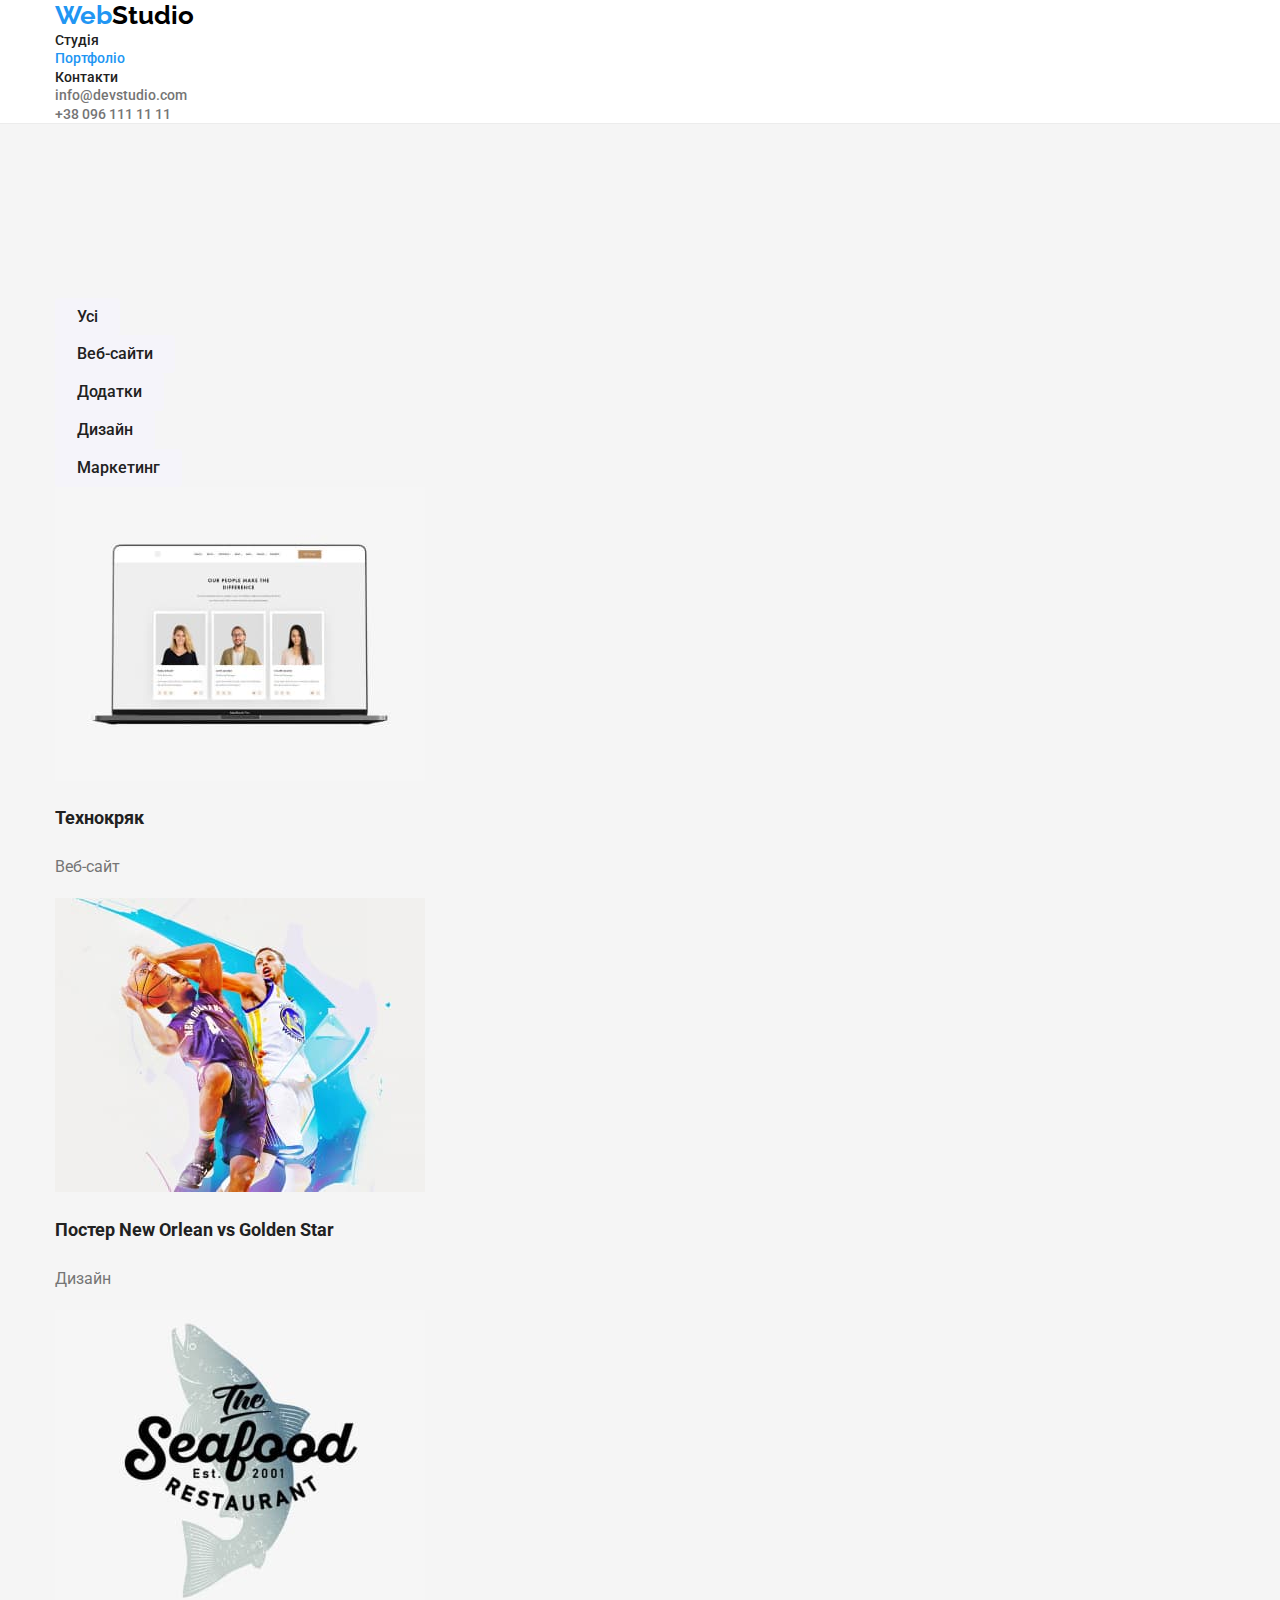
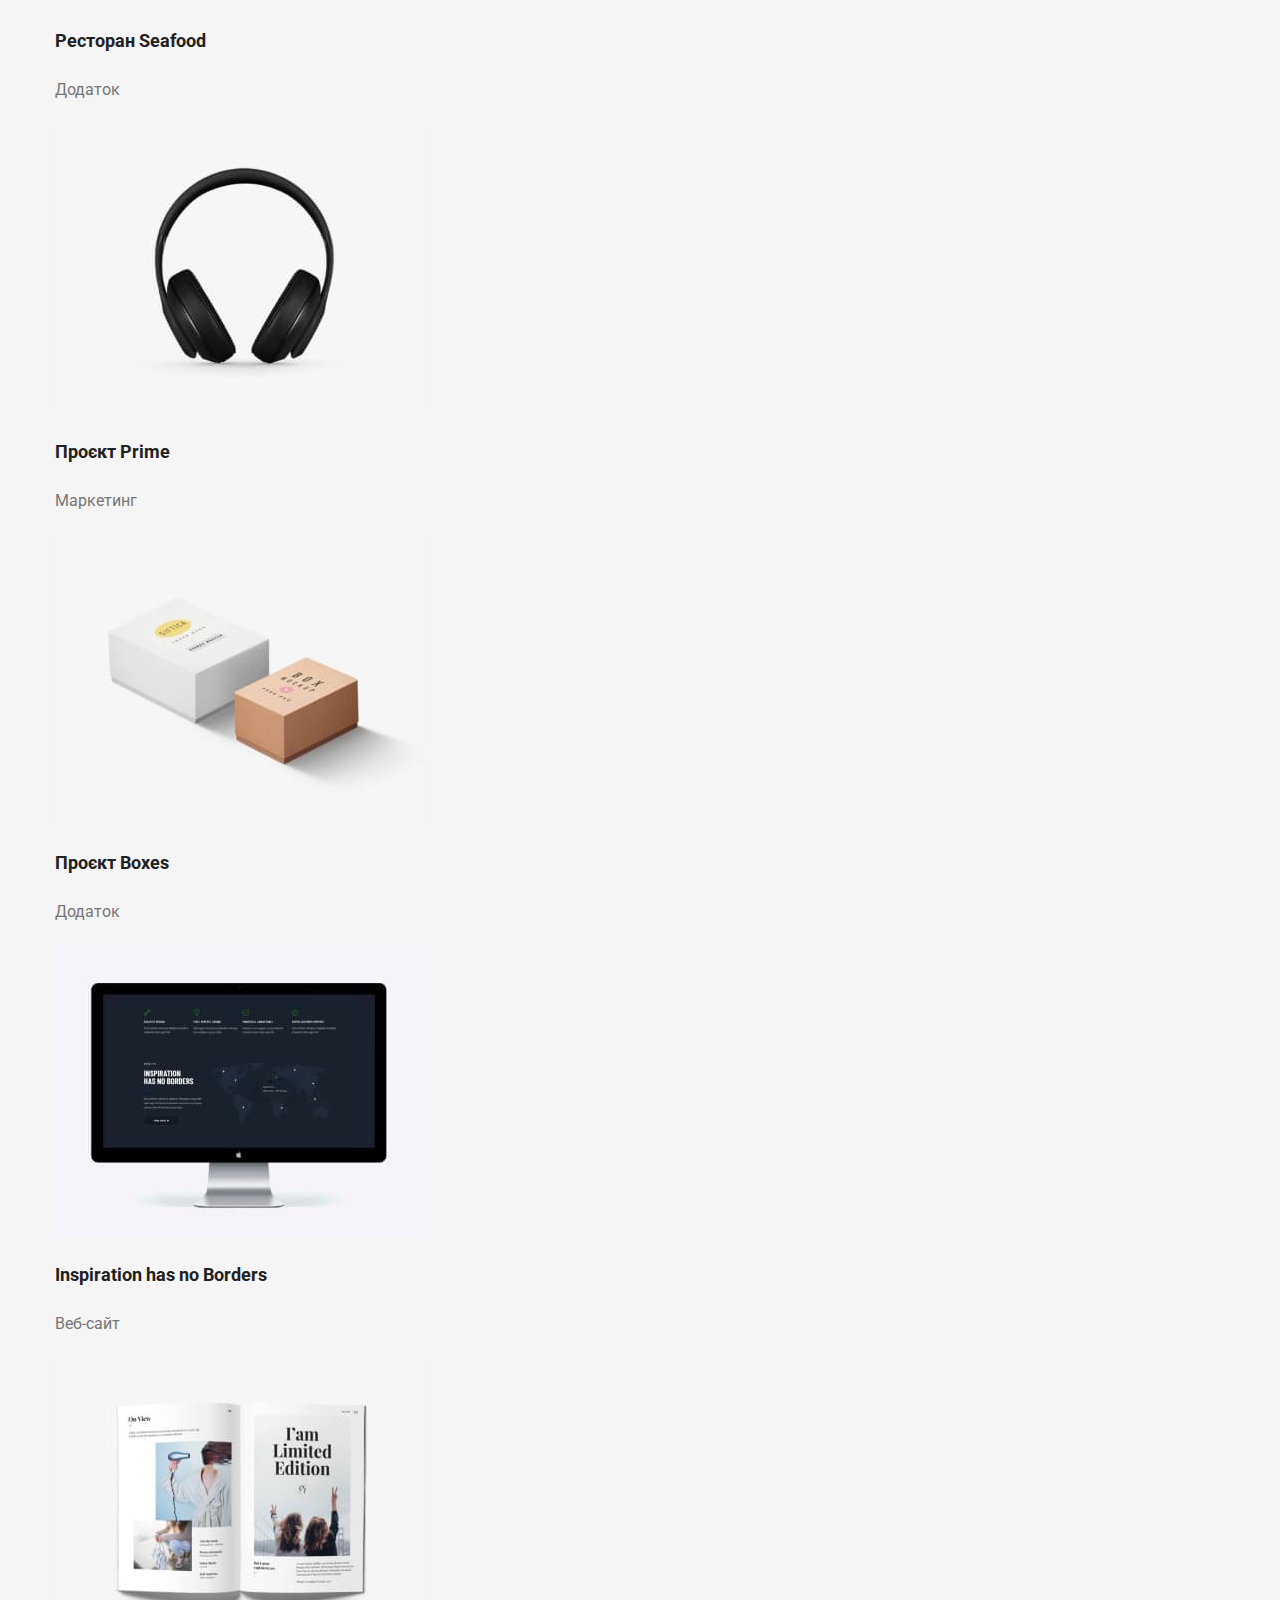
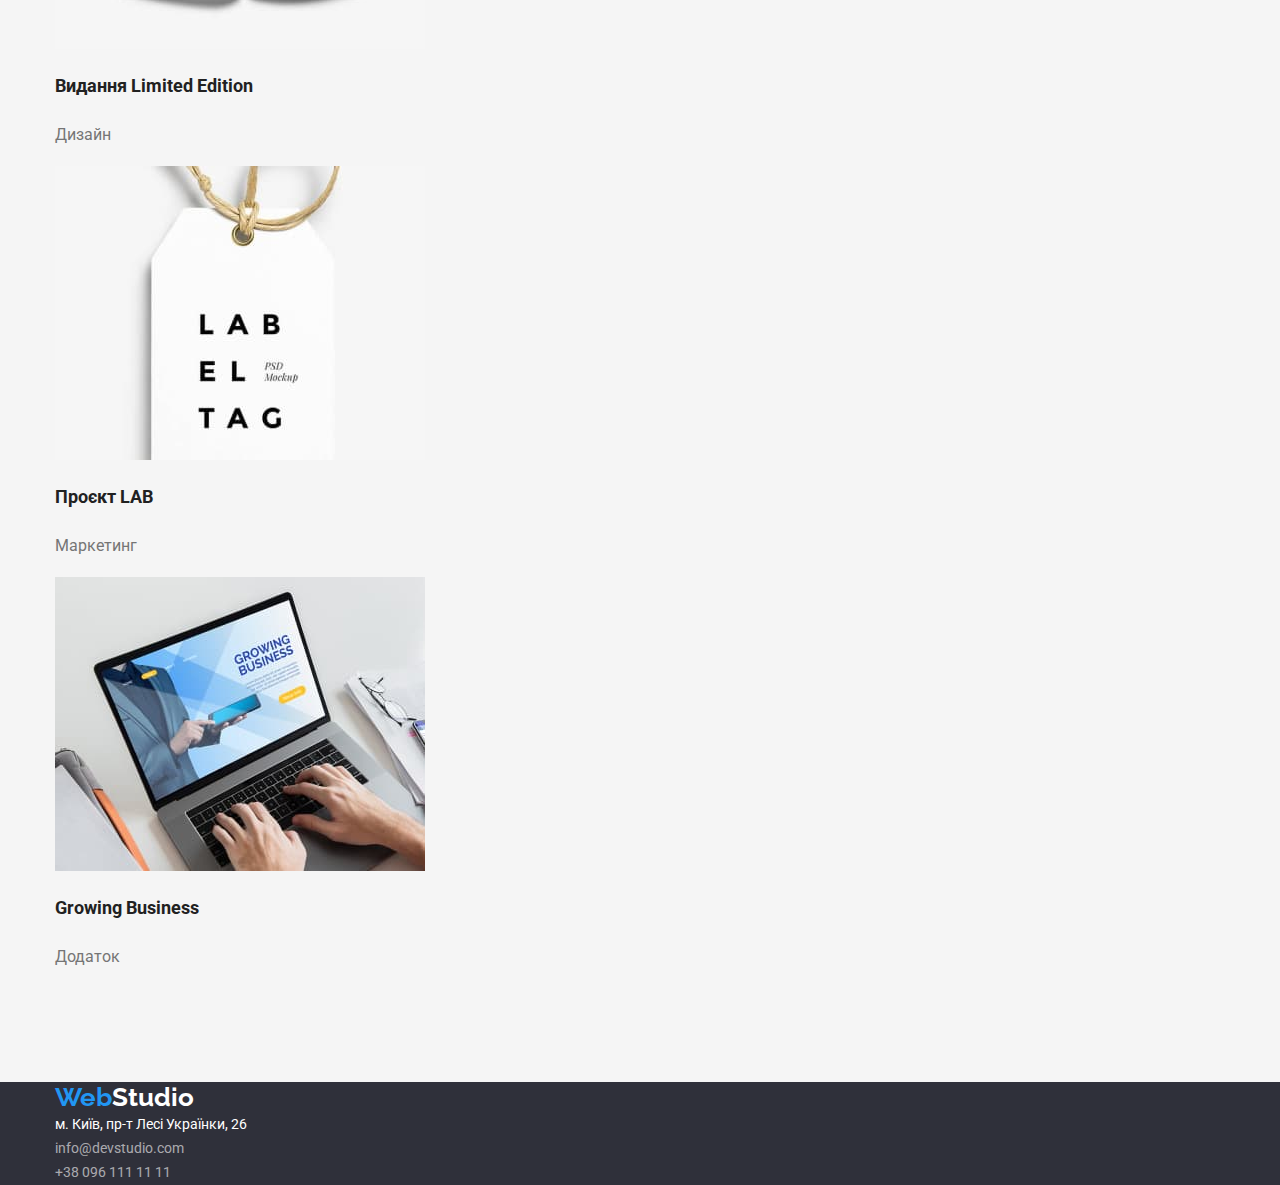
==== portfolio.html @ e4979339 "geometry" ====
<!DOCTYPE html>
<html lang="uk">
  <head>
    <meta charset="UTF-8" />
    <meta http-equiv="X-UA-Compatible" content="IE=edge" />
    <meta name="viewport" content="width=device-width, initial-scale=1.0" />
    <title>Портфоліо</title>
    <link rel="preconnect" href="https://fonts.googleapis.com" />
    <link rel="preconnect" href="https://fonts.gstatic.com" crossorigin />
    <link
      href="https://fonts.googleapis.com/css2?family=Raleway:wght@700&family=Roboto:wght@400;500;700;900&display=swap"
      rel="stylesheet"
    />
    <link
      rel="stylesheet"
      href="https://cdnjs.cloudflare.com/ajax/libs/modern-normalize/1.1.0/modern-normalize.min.css"
    />
    <link rel="stylesheet" href="./css/styles.css" />
  </head>
  <body>
    <!-- Header -->
    <header class="page-header">
      <div class="container">
        <nav>
          <a href="#" class="logo">Web<span class="slogan">Studio</span></a>
          <ul class="site-nav list">
            <li>
              <a href="./index.html" class="link">Студія</a>
            </li>
            <li>
              <a href="#" class="link-ttl">Портфоліо</a>
            </li>
            <li>
              <a href="#" class="link">Контакти</a>
            </li>
          </ul>
        </nav>
        <ul class="auth-nav list">
          <li>
            <a href="mailto:info@devstudio.com" class="copy"
              >info@devstudio.com</a
            >
          </li>
          <li>
            <a href="tel:+380961111111" class="copy">+38 096 111 11 11</a>
          </li>
        </ul>
      </div>
    </header>
    <main>
      <!-- Portfolio Section -->
      <section class="section">
        <div class="container">
          <h1 class="visually-hidden">Проекти</h1>
          <ul class="column list">
            <li><button type="button" class="click">Усі</button></li>
            <li><button type="button" class="click">Веб-сайти</button></li>
            <li><button type="button" class="click">Додатки</button></li>
            <li><button type="button" class="click">Дизайн</button></li>
            <li><button type="button" class="click">Маркетинг</button></li>
          </ul>
          <ul class="project list">
            <li>
              <a href="" class="visit"
                ><img src="./images/img8.jpg" alt="Ноутбук" width="370" />
                <h2 class="project-ttl">Технокряк</h2>
                <p class="project-list">Веб-сайт</p></a
              >
            </li>
            <li>
              <a href="" class="visit"
                ><img
                  src="./images/img9.jpg"
                  alt="Гравці в баскетбол"
                  width="370"
                />
                <h2 class="project-ttl">Постер New Orlean vs Golden Star</h2>
                <p class="project-list">Дизайн</p></a
              >
            </li>
            <li>
              <a href="" class="visit"
                ><img
                  src="./images/img10.jpg"
                  alt="Логотип ресторану"
                  width="370"
                />
                <h2 class="project-ttl">Ресторан Seafood</h2>
                <p class="project-list">Додаток</p></a
              >
            </li>
            <li>
              <a href="" class="visit"
                ><img src="./images/img11.jpg" alt="Навушники" width="370" />
                <h2 class="project-ttl">Проєкт Prime</h2>
                <p class="project-list">Маркетинг</p></a
              >
            </li>
            <li>
              <a href="" class="visit"
                ><img src="./images/img12.jpg" alt="Коробки" width="370" />
                <h2 class="project-ttl">Проєкт Boxes</h2>
                <p class="project-list">Додаток</p></a
              >
            </li>
            <li>
              <a href="" class="visit"
                ><img src="./images/img13.jpg" alt="Моноблок" width="370" />
                <h2 class="project-ttl" lang="en">
                  Inspiration has no Borders
                </h2>
                <p class="project-list">Веб-сайт</p></a
              >
            </li>
            <li>
              <a href="" class="visit"
                ><img src="./images/img14.jpg" alt="Журнал" width="370" />
                <h2 class="project-ttl">Видання Limited Edition</h2>
                <p class="project-list">Дизайн</p></a
              >
            </li>
            <li>
              <a href="" class="visit"
                ><img src="./images/img15.jpg" alt="Візитка" width="370" />
                <h2 class="project-ttl">Проєкт LAB</h2>
                <p class="project-list">Маркетинг</p></a
              >
            </li>
            <li>
              <a href="" class="visit"
                ><img src="./images/img16.jpg" alt="Ноутбук" width="370" />
                <h2 class="project-ttl" lang="en">Growing Business</h2>
                <p class="project-list">Додаток</p></a
              >
            </li>
          </ul>
        </div>
      </section>
    </main>
    <!-- Footer -->
    <footer class="footer">
      <div class="container">
        <a href="#" class="logo">Web<span class="caption">Studio</span></a>
        <address>
          <ul class="content list">
            <li>
              <a
                href="https://goo.gl/maps/CPtrU1FHBa2aNyZL9"
                target="_blank"
                rel="noopener noreferrer"
                class="text"
              >
                м. Київ, пр-т Лесі Українки, 26
              </a>
            </li>
            <li>
              <a href="mailto:info@devstudio.com" class="copyright"
                >info@devstudio.com</a
              >
            </li>
            <li>
              <a href="tel:+380961111111" class="copyright"
                >+38 096 111 11 11</a
              >
            </li>
          </ul>
        </address>
      </div>
    </footer>
  </body>
</html>
---- css/styles.css ----
/* Root */

:root {
--logo-color:#2196F3;
--logo-secondary-color:#188CE8;
--black-color:#000000;
--brand-color: #F5F5F5;
--nav-color:#FFFFFF;
--headfoot-color:#2F303A;
--fsection-color:#F5F4FA;

--main-font-color:#212121;
--second-font-color:#757575;

--border-color:#ECECEC;
}

                                      /* Body */
 
body{
  color: var(--main-font-color);
  background-color: var(--brand-color);
  font-family: 'Roboto', sans-serif;
}

.list{
  padding: 0;
  margin: 0;
  list-style: none;
}


                                      /* Container, Section */

.container {
  width: 1200px;
  margin: 0 auto;
  padding-left: 15px;
  padding-right: 15px;
}

.section{
  padding-top: 94px;
  padding-bottom: 94px;
}

                                      /*  Header*/


.page-header {
  background-color: var(--nav-color);
  border-bottom: 1px solid var(--border-color);
}

.logo {
    color: var(--logo-color);
    text-decoration: none;
    font-family: 'Raleway', sans-serif;
    font-size: 26px;
    font-weight: 700;
    line-height: 1.19;
  }

.slogan {
  color: var(--black-color);
}

.site-nav .link:hover,
.site-nav .link:focus {
  color: var(--logo-color);
}

.link-ttl {
  color: var(--logo-color);
  text-decoration: none;
  font-size: 14px;
  font-weight: 500;
  line-height: 1.14;
}

.link {
  color: var(--main-font-color);
  text-decoration: none;
  font-size: 14px;
  font-weight: 500;
  line-height: 1.14;
}

.auth-nav .copy:hover,
.auth-nav .copy:focus {
  color: var(--logo-color);
}

.copy {
  color: var(--second-font-color);
  text-decoration: none;
  font-size: 14px;
  font-weight: 500;
  line-height: 1.14;
  ;
}

                                   /* Hero */

.section.hero{
text-align: center;
}

.hero {
  background-color: var(--headfoot-color);
}

.heading {
  color: var(--nav-color);
  font-size: 44px;
  font-weight: 900;
  line-height: 1.36;
  text-transform: uppercase;

  margin-top: 0;
  margin-bottom: 40px;
}

.btn {
  padding: 10px 32px;
  min-width: 216px;

  background-color: var(--logo-secondary-color);
  color: var(--nav-color);
  box-shadow: 0px 4px 4px rgba(0, 0, 0, 0.15);
  border-radius: 4px;
  border: none;

  font-size: 16px;
  font-weight: 700;
  line-height: 1.87;
  cursor: pointer;
}

.btn:hover,
.btn:focus{
  background-color: var(--logo-color);
}

                                  /* One Section */

.visually-hidden {
  transform: scale(0);
}

.post-title {
  color: var(--main-font-color);
  font-size: 14px;
  font-weight: 700;
  line-height: 1.14;
  text-transform: uppercase;
}

.post-text {
  color: var(--second-font-color);
  font-size: 14px;
  line-height: 1.71;
}

                                  /* Two Section */

.section-title {
  font-size: 36px;
  font-weight: 700;
  line-height: 1.16;
  text-align: center;
}

                                 /* Three Section */

.team {
  background-color: var(--fsection-color);
}

.list-ttl li {
  background-color: var(--nav-color);
}

.team-title {
  color: var(--main-font-color);
  font-weight: 500;
  font-size: 16px;
  line-height: 1.18;
}

.team-sub {
  color: var(--second-font-color);
  font-size: 16px;
  line-height: 1.18;
}

                                    /* Footer */

.footer {
  background-color: var(--headfoot-color);
}

.caption{
  color: var(--nav-color);
}

.text {
  color: var(--nav-color);
  text-decoration: none;
  font-style: normal;
  font-size: 14px;
  line-height: 1.7;
}

.text:hover,
.text:focus {
  color: var(--logo-color);
}

.copyright {
  color: rgba(255, 255, 255, 0.6);
  text-decoration: none;
  font-style: normal;
  font-size: 14px;
  line-height: 1.7;
}

.copyright:hover,
.copyright:focus {
  color: var(--logo-color);
}

                                    /* Portfolio Section */

.click {
  color: var(--main-font-color);
  background-color: var(--fsection-color);
  border-radius: 4px;
  border: none;
  
 
  font-family: inherit;
  font-size: 16px;
  font-weight: 500;
  line-height: 1.62;
  cursor: pointer;

  padding: 6px 22px;
}

.click:hover,
.click:focus {
  background-color: var(--logo-color);
  color: var(--nav-color);
  box-shadow: 0px 3px 1px rgba(0, 0, 0, 0.1), 
              0px 1px 2px rgba(0, 0, 0, 0.08),
             0px 2px 2px rgba(0, 0, 0, 0.12);
}

.project .visit {
  text-decoration: none;
}

.project-ttl {
  color: var(--main-font-color);
  font-size: 18px;
  font-weight: 700;
  line-height: 2;
}

.project-list {
  color: var(--second-font-color);
  font-size: 16px;
  line-height: 1.87;
}
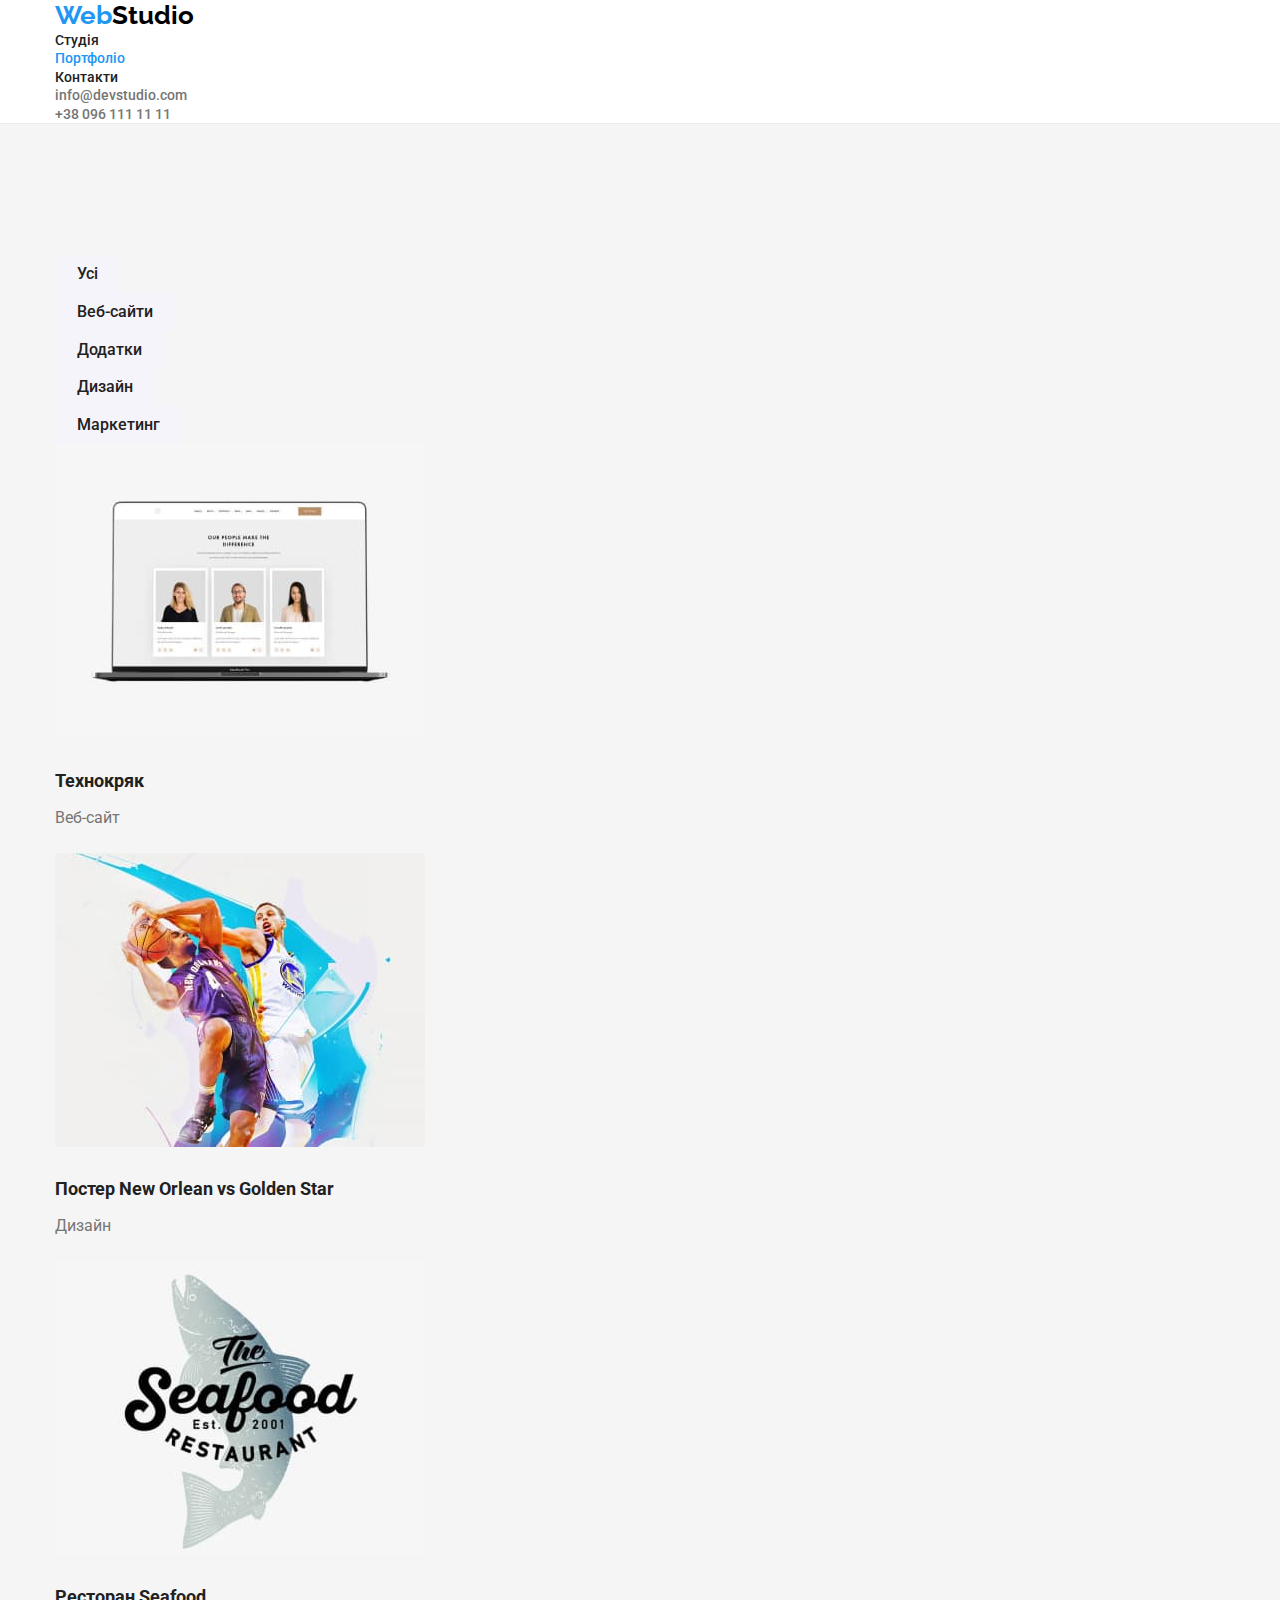
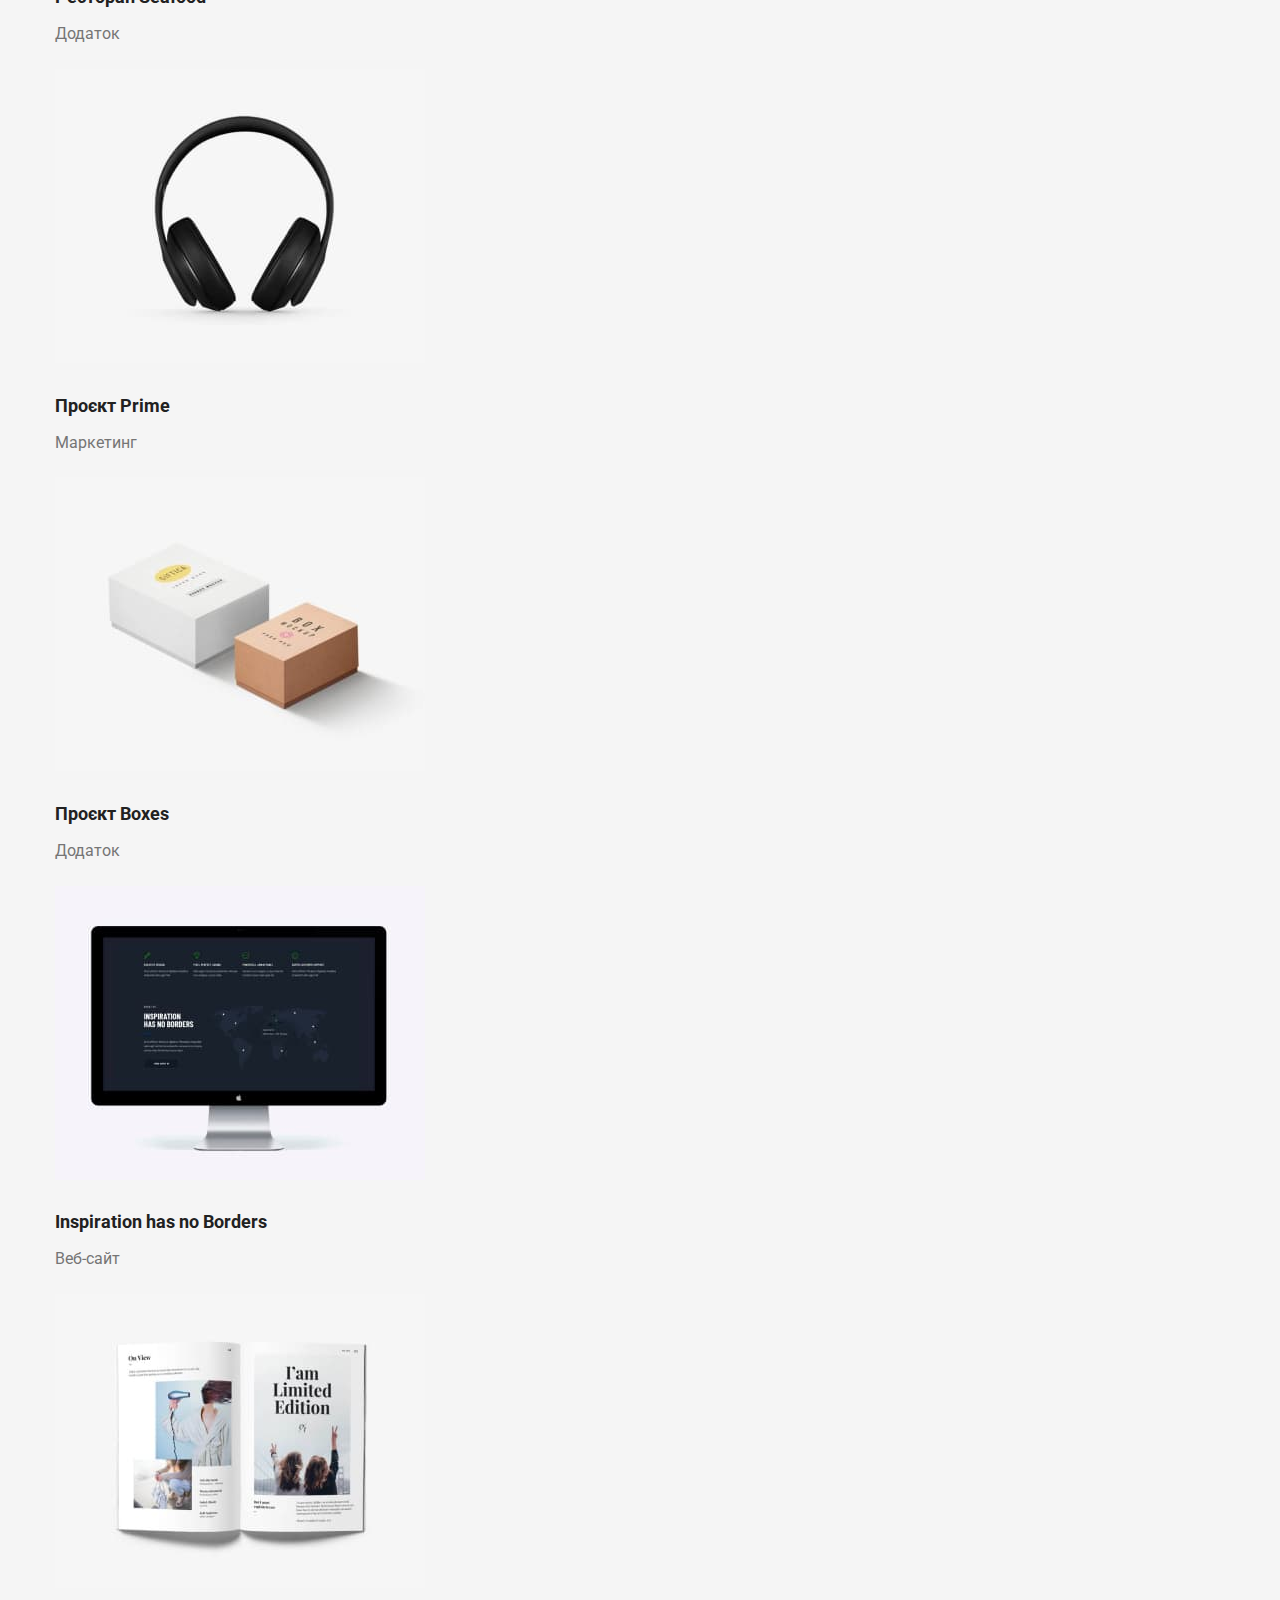
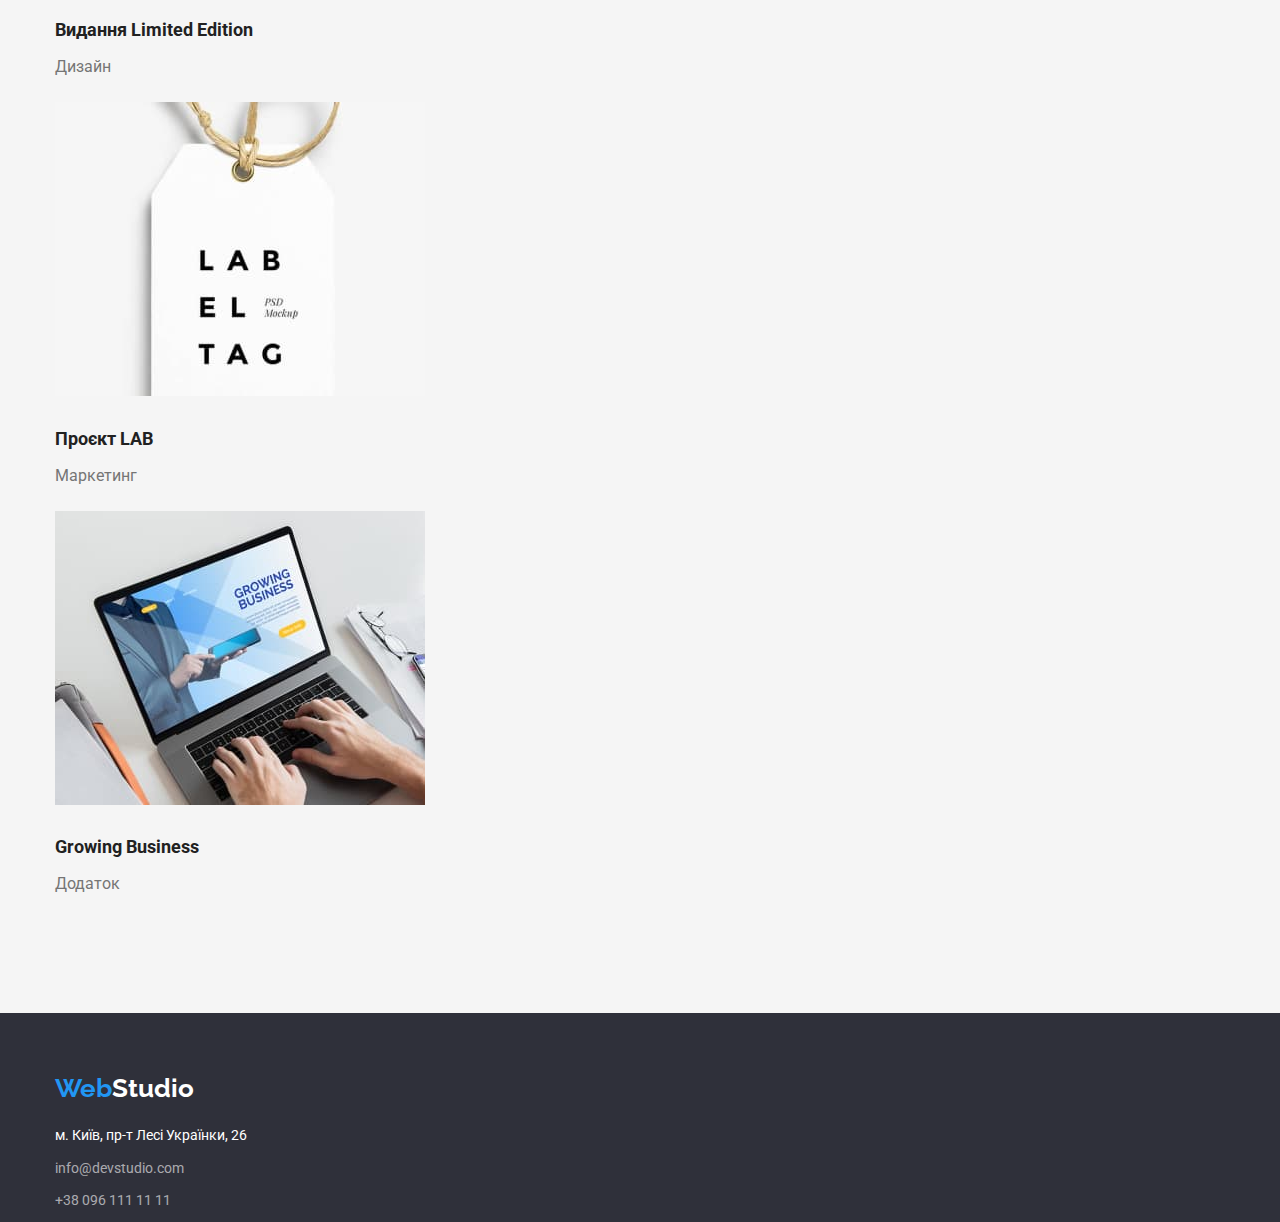
==== commit 9193cef4: "geometry" ====
--- a/portfolio.html
+++ b/portfolio.html
@@ -22,7 +22,9 @@
     <header class="page-header">
       <div class="container">
         <nav>
-          <a href="#" class="logo">Web<span class="slogan">Studio</span></a>
+          <a href="#" class="logo primary"
+            >Web<span class="slogan">Studio</span></a
+          >
           <ul class="site-nav list">
             <li>
               <a href="./index.html" class="link">Студія</a>
@@ -62,7 +64,12 @@
           <ul class="project list">
             <li>
               <a href="" class="visit"
-                ><img src="./images/img8.jpg" alt="Ноутбук" width="370" />
+                ><img
+                  src="./images/img8.jpg"
+                  alt="Ноутбук"
+                  width="370"
+                  class="image"
+                />
                 <h2 class="project-ttl">Технокряк</h2>
                 <p class="project-list">Веб-сайт</p></a
               >
@@ -73,6 +80,7 @@
                   src="./images/img9.jpg"
                   alt="Гравці в баскетбол"
                   width="370"
+                  class="image"
                 />
                 <h2 class="project-ttl">Постер New Orlean vs Golden Star</h2>
                 <p class="project-list">Дизайн</p></a
@@ -84,6 +92,7 @@
                   src="./images/img10.jpg"
                   alt="Логотип ресторану"
                   width="370"
+                  class="image"
                 />
                 <h2 class="project-ttl">Ресторан Seafood</h2>
                 <p class="project-list">Додаток</p></a
@@ -91,21 +100,36 @@
             </li>
             <li>
               <a href="" class="visit"
-                ><img src="./images/img11.jpg" alt="Навушники" width="370" />
+                ><img
+                  src="./images/img11.jpg"
+                  alt="Навушники"
+                  width="370"
+                  class="image"
+                />
                 <h2 class="project-ttl">Проєкт Prime</h2>
                 <p class="project-list">Маркетинг</p></a
               >
             </li>
             <li>
               <a href="" class="visit"
-                ><img src="./images/img12.jpg" alt="Коробки" width="370" />
+                ><img
+                  src="./images/img12.jpg"
+                  alt="Коробки"
+                  width="370"
+                  class="image"
+                />
                 <h2 class="project-ttl">Проєкт Boxes</h2>
                 <p class="project-list">Додаток</p></a
               >
             </li>
             <li>
               <a href="" class="visit"
-                ><img src="./images/img13.jpg" alt="Моноблок" width="370" />
+                ><img
+                  src="./images/img13.jpg"
+                  alt="Моноблок"
+                  width="370"
+                  class="image"
+                />
                 <h2 class="project-ttl" lang="en">
                   Inspiration has no Borders
                 </h2>
@@ -114,21 +138,36 @@
             </li>
             <li>
               <a href="" class="visit"
-                ><img src="./images/img14.jpg" alt="Журнал" width="370" />
+                ><img
+                  src="./images/img14.jpg"
+                  alt="Журнал"
+                  width="370"
+                  class="image"
+                />
                 <h2 class="project-ttl">Видання Limited Edition</h2>
                 <p class="project-list">Дизайн</p></a
               >
             </li>
             <li>
               <a href="" class="visit"
-                ><img src="./images/img15.jpg" alt="Візитка" width="370" />
+                ><img
+                  src="./images/img15.jpg"
+                  alt="Візитка"
+                  width="370"
+                  class="image"
+                />
                 <h2 class="project-ttl">Проєкт LAB</h2>
                 <p class="project-list">Маркетинг</p></a
               >
             </li>
             <li>
               <a href="" class="visit"
-                ><img src="./images/img16.jpg" alt="Ноутбук" width="370" />
+                ><img
+                  src="./images/img16.jpg"
+                  alt="Ноутбук"
+                  width="370"
+                  class="image"
+                />
                 <h2 class="project-ttl" lang="en">Growing Business</h2>
                 <p class="project-list">Додаток</p></a
               >
@@ -140,7 +179,9 @@
     <!-- Footer -->
     <footer class="footer">
       <div class="container">
-        <a href="#" class="logo">Web<span class="caption">Studio</span></a>
+        <a href="#" class="logo secondary"
+          >Web<span class="caption">Studio</span></a
+        >
         <address>
           <ul class="content list">
             <li>
--- a/css/styles.css
+++ b/css/styles.css
@@ -29,6 +29,17 @@
   list-style: none;
 }
 
+h1,
+h2,
+h3,
+h4,
+h5,
+h6,
+p{
+  margin-top: 0;
+  margin-bottom: 0;
+}
+
 
                                       /* Container, Section */
 
@@ -42,6 +53,10 @@
 .section{
   padding-top: 94px;
   padding-bottom: 94px;
+}
+
+.section.features{
+  padding-bottom: 0;
 }
 
                                       /*  Header*/
@@ -169,6 +184,8 @@
   font-weight: 700;
   line-height: 1.16;
   text-align: center;
+
+  margin-bottom: 50px;
 }
 
                                  /* Three Section */
@@ -186,15 +203,29 @@
   font-weight: 500;
   font-size: 16px;
   line-height: 1.18;
+
+  margin-bottom: 10px;
 }
 
 .team-sub {
   color: var(--second-font-color);
   font-size: 16px;
   line-height: 1.18;
+
+  padding-bottom: 30px;
+}
+
+.img{
+  margin-bottom: 30px;
 }
 
                                     /* Footer */
+
+.logo.secondary{
+  display: inline-block;
+  padding-top: 60px;
+  margin-bottom: 20px;
+}
 
 .footer {
   background-color: var(--headfoot-color);
@@ -210,6 +241,9 @@
   font-style: normal;
   font-size: 14px;
   line-height: 1.7;
+
+  display: inline-block;
+  margin-bottom: 9px;
 }
 
 .text:hover,
@@ -223,6 +257,9 @@
   font-style: normal;
   font-size: 14px;
   line-height: 1.7;
+
+  display: inline-block;
+  margin-bottom: 9px;
 }
 
 .copyright:hover,
@@ -266,46 +303,58 @@
   font-size: 18px;
   font-weight: 700;
   line-height: 2;
+
+  margin-top: 0;
+  margin-bottom: 0;
+  padding-bottom: 4px;
 }
 
 .project-list {
   color: var(--second-font-color);
   font-size: 16px;
   line-height: 1.87;
-}
-
-
-
-
-
-
-
-
-
-
-
-
-
-
-
-
-
-
-
-
-
-
-
-
-
-
-
-
-
-
-
-
-
-
-
-
+
+  margin-top: 0;
+  margin-bottom: 0;
+  padding-bottom: 20px;
+}
+
+.image{
+  padding-bottom: 20px;
+}
+
+
+
+
+
+
+
+
+
+
+
+
+
+
+
+
+
+
+
+
+
+
+
+
+
+
+
+
+
+
+
+
+
+
+
+
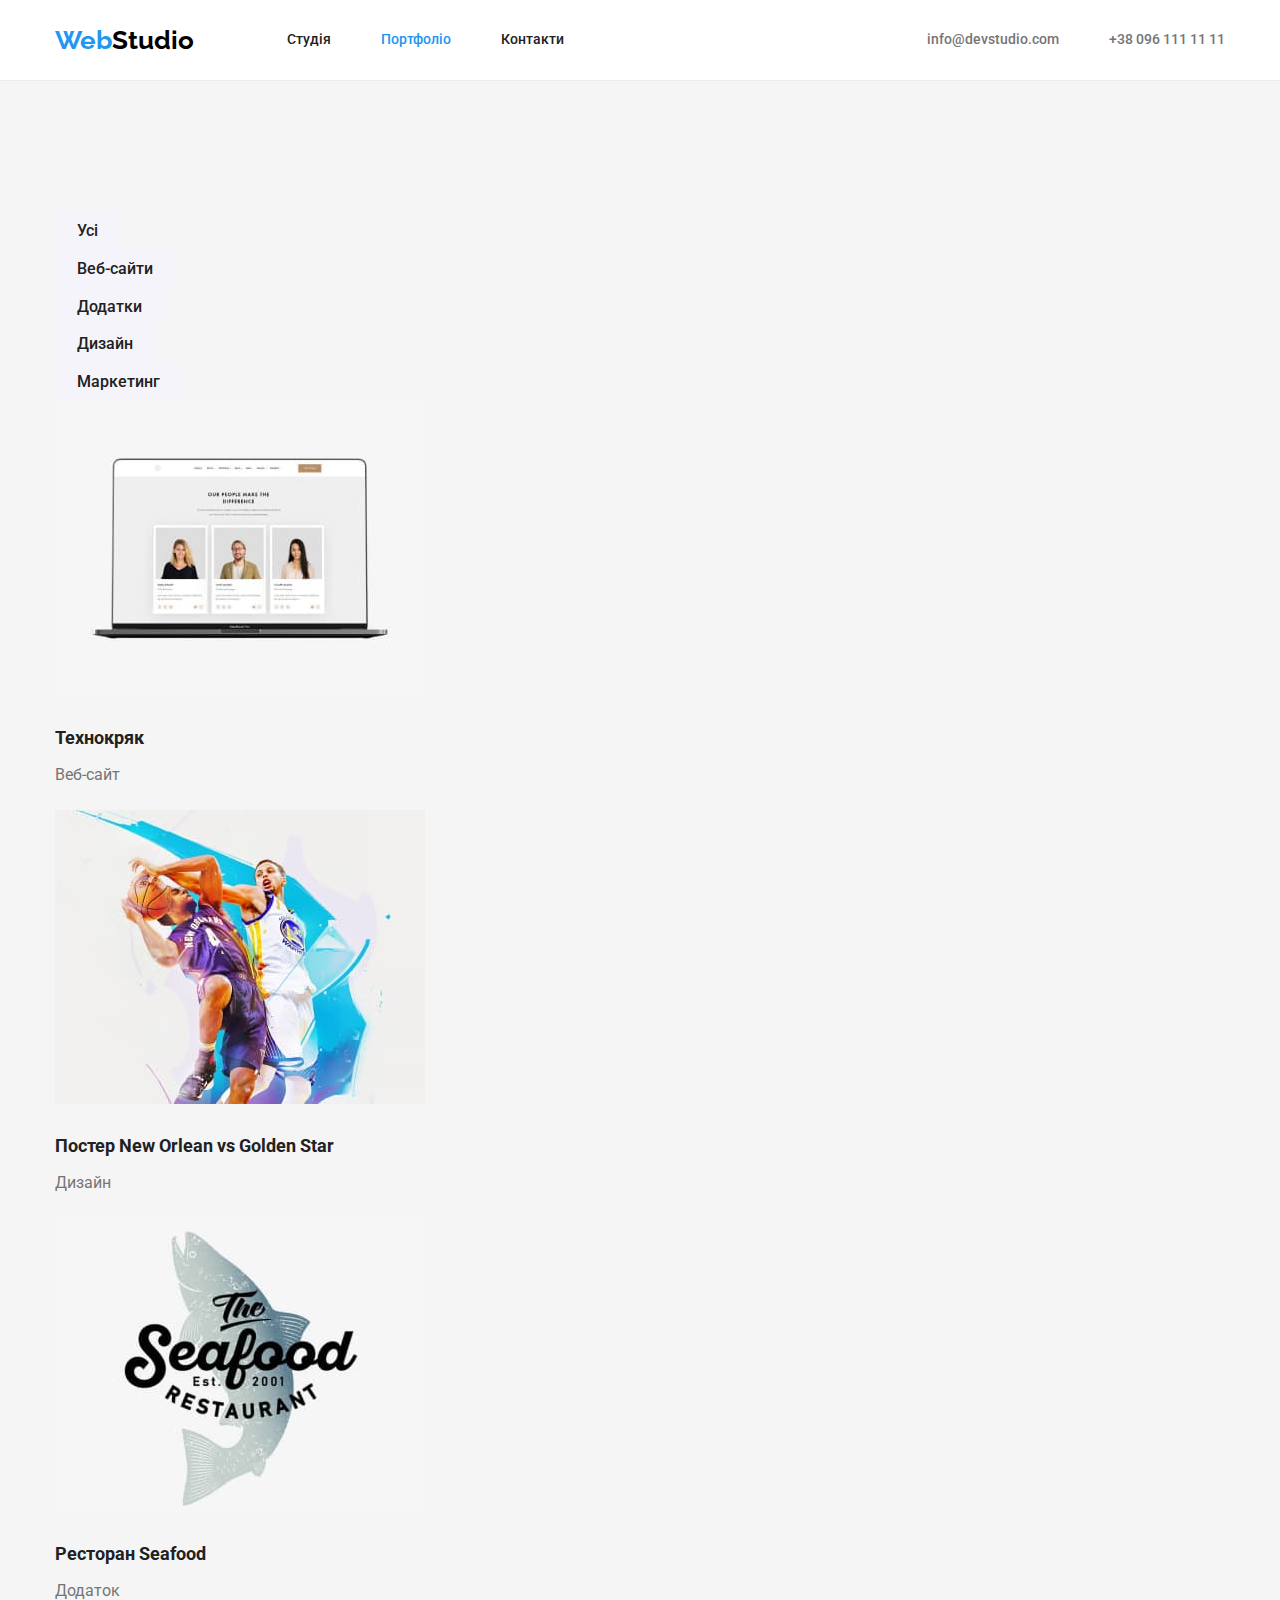
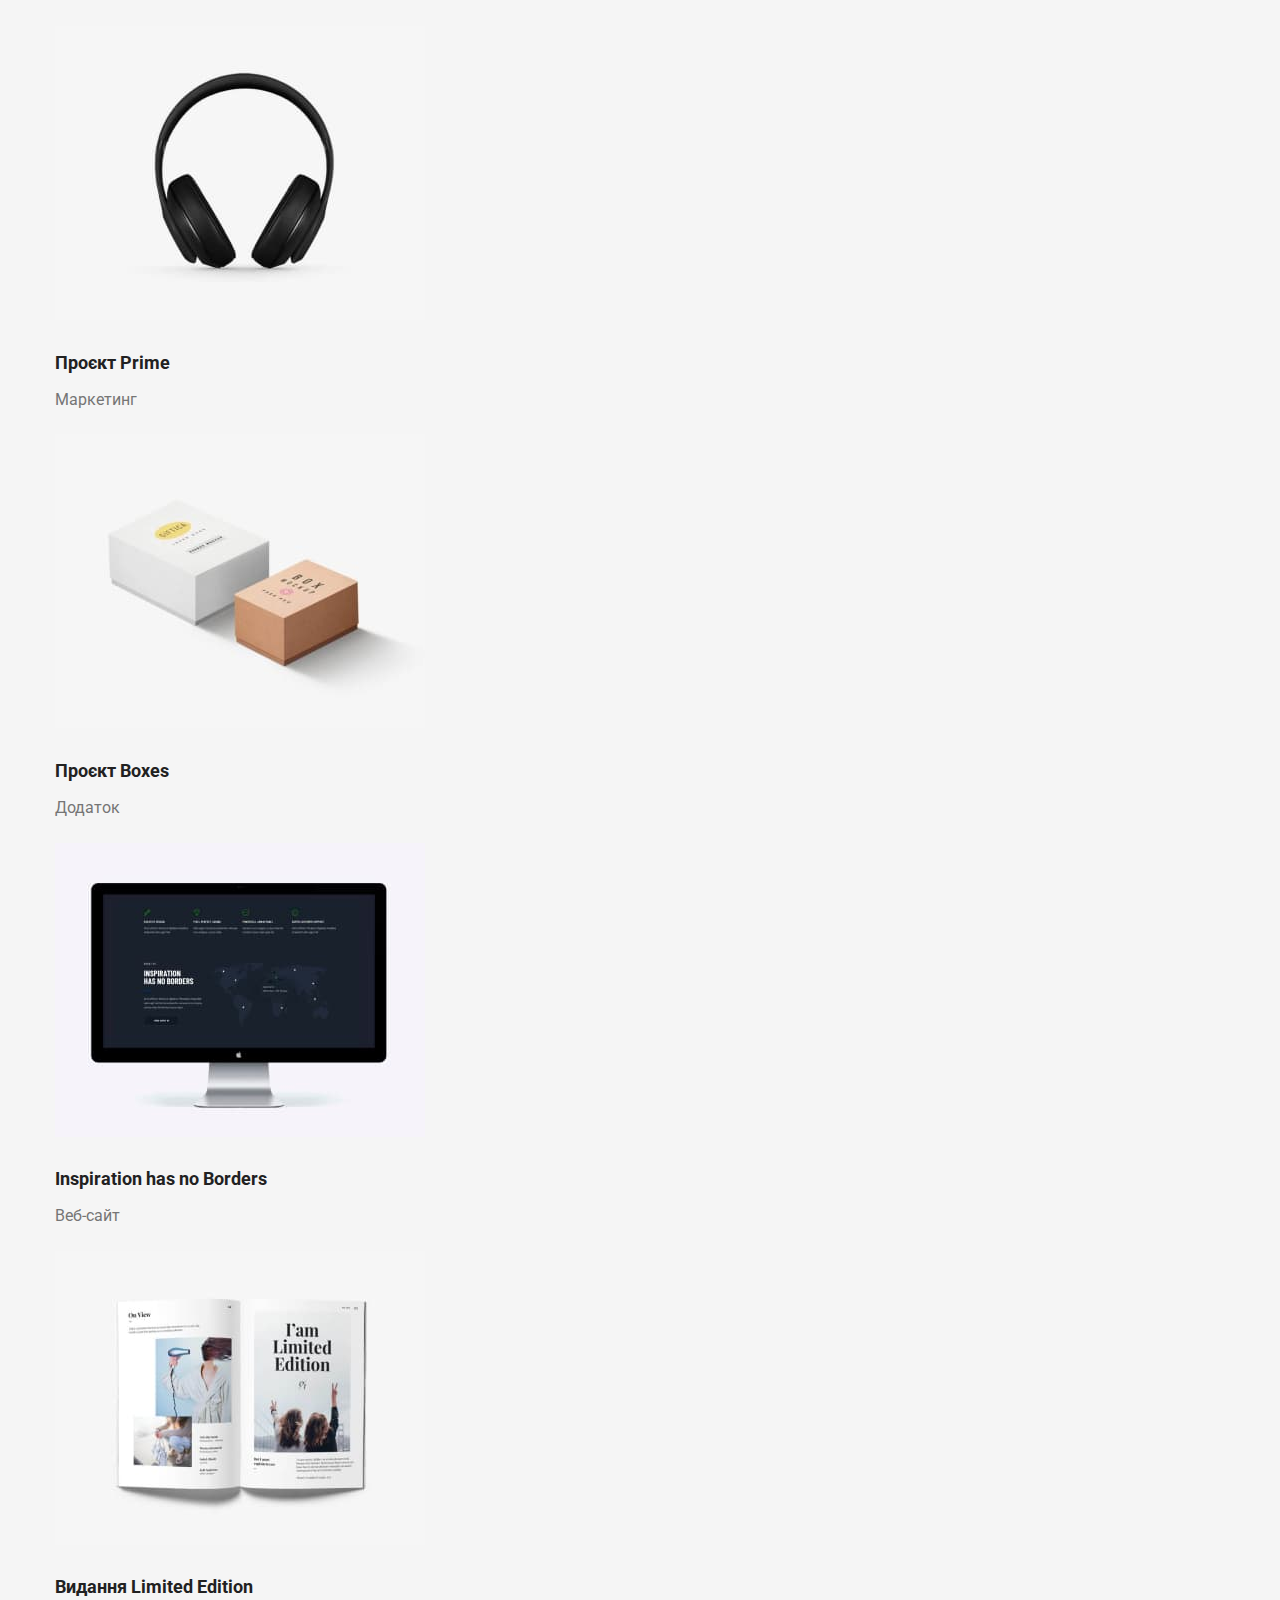
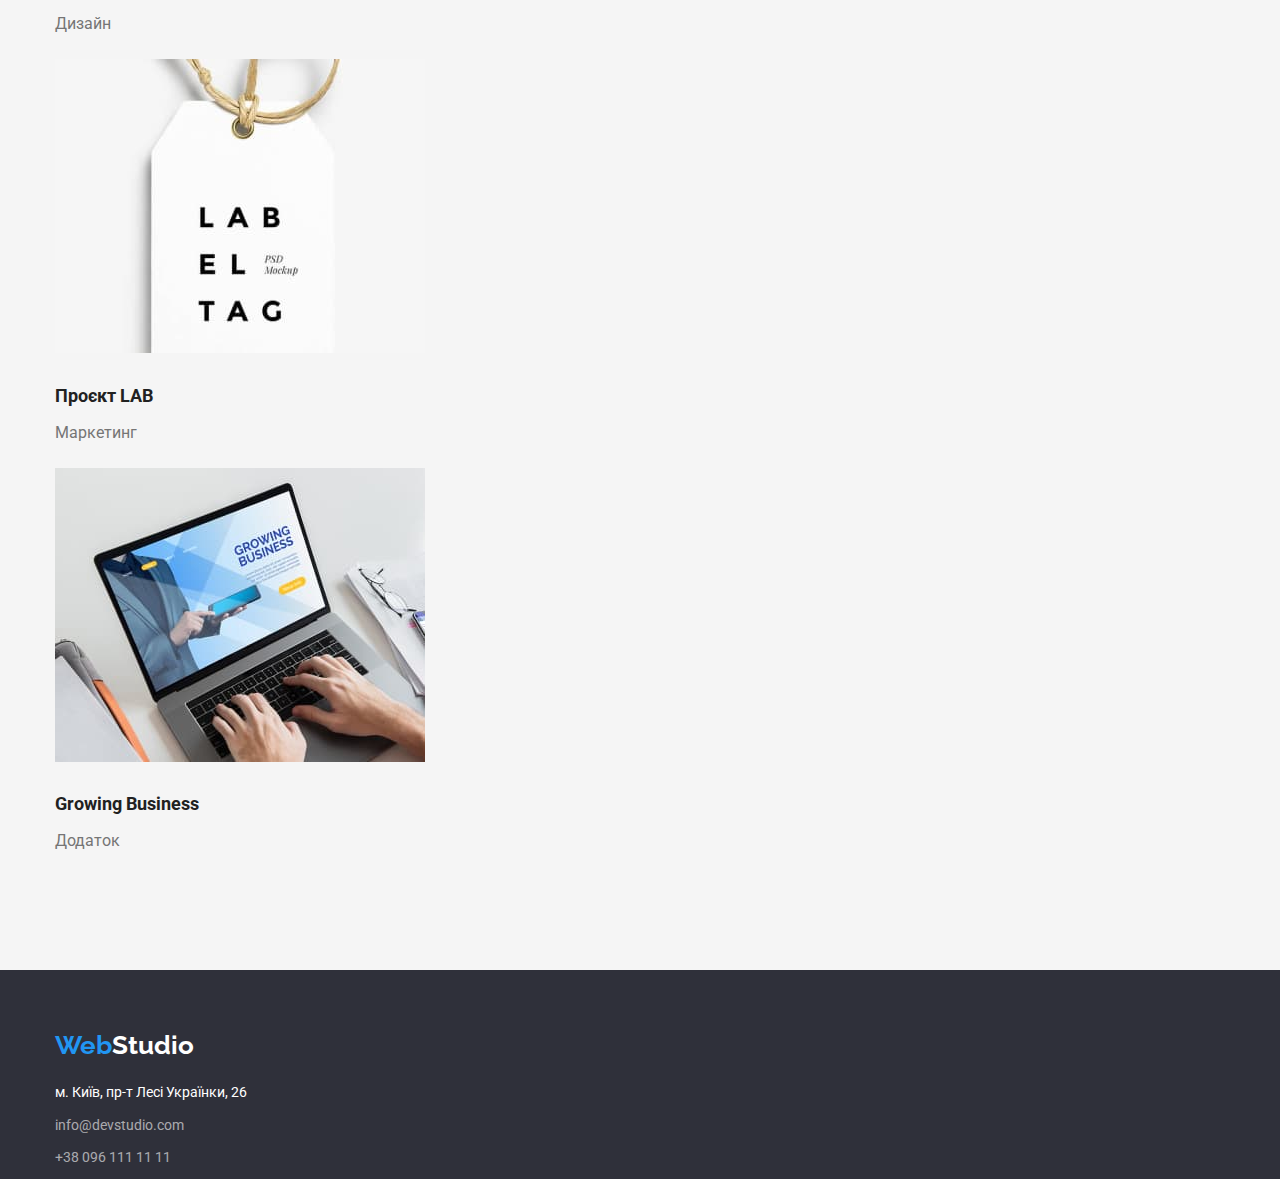
==== commit 1737d54b: "flex header" ====
--- a/portfolio.html
+++ b/portfolio.html
@@ -20,30 +20,30 @@
   <body>
     <!-- Header -->
     <header class="page-header">
-      <div class="container">
-        <nav>
+      <div class="container flex-container">
+        <nav class="flex-container">
           <a href="#" class="logo primary"
             >Web<span class="slogan">Studio</span></a
           >
-          <ul class="site-nav list">
-            <li>
+          <ul class="site-nav list flex-container">
+            <li class="item-list">
               <a href="./index.html" class="link">Студія</a>
             </li>
-            <li>
+            <li class="item-list">
               <a href="#" class="link-ttl">Портфоліо</a>
             </li>
-            <li>
+            <li class="item-list">
               <a href="#" class="link">Контакти</a>
             </li>
           </ul>
         </nav>
-        <ul class="auth-nav list">
-          <li>
+        <ul class="auth-nav list flex-container">
+          <li class="item-list">
             <a href="mailto:info@devstudio.com" class="copy"
               >info@devstudio.com</a
             >
           </li>
-          <li>
+          <li class="item-list">
             <a href="tel:+380961111111" class="copy">+38 096 111 11 11</a>
           </li>
         </ul>
--- a/css/styles.css
+++ b/css/styles.css
@@ -55,37 +55,62 @@
   padding-bottom: 94px;
 }
 
+.section.hero{
+  padding-top: 200px;
+  padding-bottom: 200px;
+}
+
 .section.features{
   padding-bottom: 0;
 }
 
                                       /*  Header*/
 
+.flex-container{
+  display: flex;
+  align-items: center;
+}
 
 .page-header {
   background-color: var(--nav-color);
   border-bottom: 1px solid var(--border-color);
 }
 
+
 .logo {
-    color: var(--logo-color);
-    text-decoration: none;
-    font-family: 'Raleway', sans-serif;
-    font-size: 26px;
-    font-weight: 700;
-    line-height: 1.19;
+  color: var(--logo-color);
+  text-decoration: none;
+  font-family: 'Raleway', sans-serif;
+  font-size: 26px;
+  font-weight: 700;
+  line-height: 1.19;
   }
 
 .slogan {
   color: var(--black-color);
 }
 
+.site-nav{
+  display: flex;
+  margin-left: 93px;
+}
+
 .site-nav .link:hover,
 .site-nav .link:focus {
   color: var(--logo-color);
 }
 
+.site-nav .item-list:not(:last-child){
+  margin-right: 50px;
+}
+
+
 .link-ttl {
+  display: block;
+  padding-top: 32px;
+  padding-bottom: 32px;
+  
+
   color: var(--logo-color);
   text-decoration: none;
   font-size: 14px;
@@ -94,25 +119,41 @@
 }
 
 .link {
-  color: var(--main-font-color);
+  display: block;
+  padding-top: 32px;
+  padding-bottom: 32px;
+
+  color: var(--main-font-color);
+  text-decoration: none;
+  font-size: 14px;
+  font-weight: 500;
+  line-height: 1.14; 
+}
+
+.auth-nav{
+  display: flex;
+  margin-left: auto;
+}
+
+.auth-nav .item-list:not(:last-child){
+  margin-right: 50px;
+}
+
+.auth-nav .copy:hover,
+.auth-nav .copy:focus {
+  color: var(--logo-color);
+}
+
+.copy {
+  display: block;
+  padding-top: 32px;
+  padding-bottom: 32px;
+
+  color: var(--second-font-color);
   text-decoration: none;
   font-size: 14px;
   font-weight: 500;
   line-height: 1.14;
-}
-
-.auth-nav .copy:hover,
-.auth-nav .copy:focus {
-  color: var(--logo-color);
-}
-
-.copy {
-  color: var(--second-font-color);
-  text-decoration: none;
-  font-size: 14px;
-  font-weight: 500;
-  line-height: 1.14;
-  ;
 }
 
                                    /* Hero */
@@ -133,7 +174,7 @@
   text-transform: uppercase;
 
   margin-top: 0;
-  margin-bottom: 40px;
+  margin-bottom: 30px;
 }
 
 .btn {
@@ -161,6 +202,10 @@
 
 .visually-hidden {
   transform: scale(0);
+}
+
+.post{
+  display: flex;
 }
 
 .post-title {
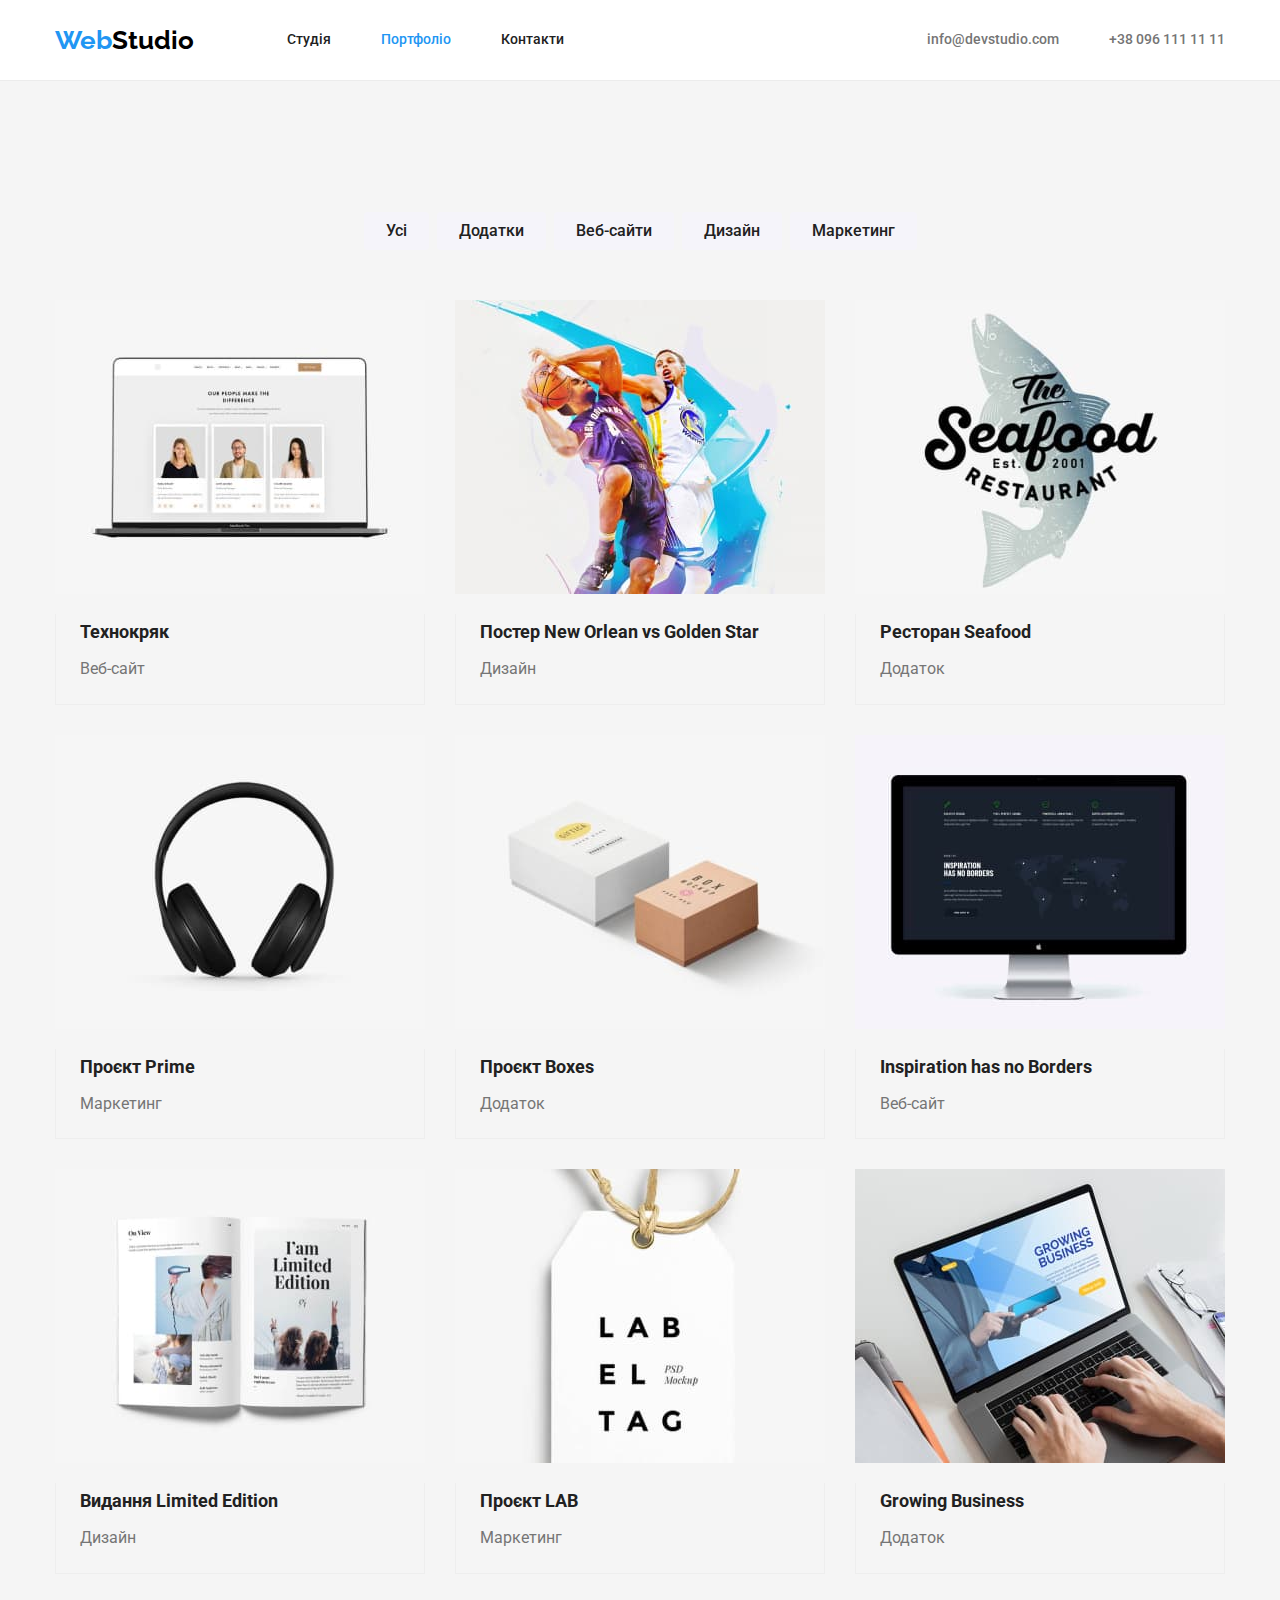
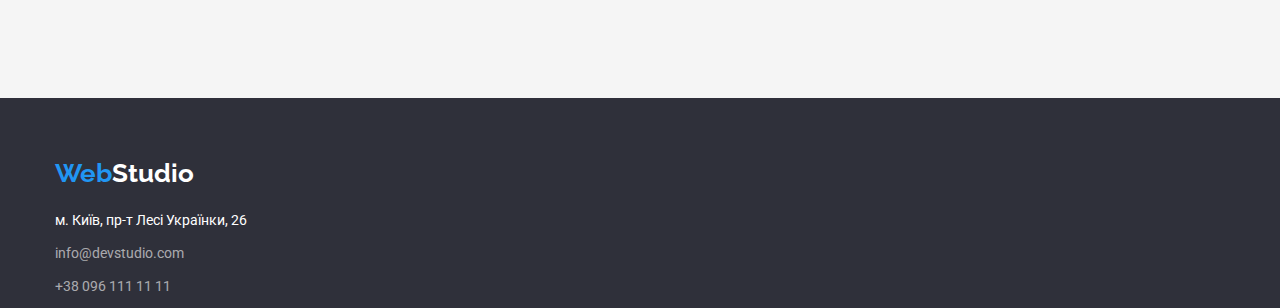
==== commit 29968935: "flex portfolio" ====
--- a/portfolio.html
+++ b/portfolio.html
@@ -55,14 +55,24 @@
         <div class="container">
           <h1 class="visually-hidden">Проекти</h1>
           <ul class="column list">
-            <li><button type="button" class="click">Усі</button></li>
-            <li><button type="button" class="click">Веб-сайти</button></li>
-            <li><button type="button" class="click">Додатки</button></li>
-            <li><button type="button" class="click">Дизайн</button></li>
-            <li><button type="button" class="click">Маркетинг</button></li>
+            <li class="column-link">
+              <button type="button" class="click">Усі</button>
+            </li>
+            <li class="column-link">
+              <button type="button" class="click">Додатки</button>
+            </li>
+            <li class="column-link">
+              <button type="button" class="click">Веб-сайти</button>
+            </li>
+            <li class="column-link">
+              <button type="button" class="click">Дизайн</button>
+            </li>
+            <li class="column-link">
+              <button type="button" class="click">Маркетинг</button>
+            </li>
           </ul>
           <ul class="project list">
-            <li>
+            <li class="project-link">
               <a href="" class="visit"
                 ><img
                   src="./images/img8.jpg"
@@ -70,11 +80,13 @@
                   width="370"
                   class="image"
                 />
-                <h2 class="project-ttl">Технокряк</h2>
-                <p class="project-list">Веб-сайт</p></a
-              >
-            </li>
-            <li>
+                <div class="description">
+                  <h2 class="project-ttl">Технокряк</h2>
+                  <p class="project-list">Веб-сайт</p>
+                </div></a
+              >
+            </li>
+            <li class="project-link">
               <a href="" class="visit"
                 ><img
                   src="./images/img9.jpg"
@@ -82,11 +94,13 @@
                   width="370"
                   class="image"
                 />
-                <h2 class="project-ttl">Постер New Orlean vs Golden Star</h2>
-                <p class="project-list">Дизайн</p></a
-              >
-            </li>
-            <li>
+                <div class="description">
+                  <h2 class="project-ttl">Постер New Orlean vs Golden Star</h2>
+                  <p class="project-list">Дизайн</p>
+                </div></a
+              >
+            </li>
+            <li class="project-link">
               <a href="" class="visit"
                 ><img
                   src="./images/img10.jpg"
@@ -94,11 +108,13 @@
                   width="370"
                   class="image"
                 />
-                <h2 class="project-ttl">Ресторан Seafood</h2>
-                <p class="project-list">Додаток</p></a
-              >
-            </li>
-            <li>
+                <div class="description">
+                  <h2 class="project-ttl">Ресторан Seafood</h2>
+                  <p class="project-list">Додаток</p>
+                </div></a
+              >
+            </li>
+            <li class="project-link">
               <a href="" class="visit"
                 ><img
                   src="./images/img11.jpg"
@@ -106,11 +122,13 @@
                   width="370"
                   class="image"
                 />
-                <h2 class="project-ttl">Проєкт Prime</h2>
-                <p class="project-list">Маркетинг</p></a
-              >
-            </li>
-            <li>
+                <div class="description">
+                  <h2 class="project-ttl">Проєкт Prime</h2>
+                  <p class="project-list">Маркетинг</p>
+                </div></a
+              >
+            </li>
+            <li class="project-link">
               <a href="" class="visit"
                 ><img
                   src="./images/img12.jpg"
@@ -118,11 +136,13 @@
                   width="370"
                   class="image"
                 />
-                <h2 class="project-ttl">Проєкт Boxes</h2>
-                <p class="project-list">Додаток</p></a
-              >
-            </li>
-            <li>
+                <div class="description">
+                  <h2 class="project-ttl">Проєкт Boxes</h2>
+                  <p class="project-list">Додаток</p>
+                </div></a
+              >
+            </li>
+            <li class="project-link">
               <a href="" class="visit"
                 ><img
                   src="./images/img13.jpg"
@@ -130,13 +150,15 @@
                   width="370"
                   class="image"
                 />
-                <h2 class="project-ttl" lang="en">
-                  Inspiration has no Borders
-                </h2>
-                <p class="project-list">Веб-сайт</p></a
-              >
-            </li>
-            <li>
+                <div class="description">
+                  <h2 class="project-ttl" lang="en">
+                    Inspiration has no Borders
+                  </h2>
+                  <p class="project-list">Веб-сайт</p>
+                </div></a
+              >
+            </li>
+            <li class="project-link">
               <a href="" class="visit"
                 ><img
                   src="./images/img14.jpg"
@@ -144,11 +166,13 @@
                   width="370"
                   class="image"
                 />
-                <h2 class="project-ttl">Видання Limited Edition</h2>
-                <p class="project-list">Дизайн</p></a
-              >
-            </li>
-            <li>
+                <div class="description">
+                  <h2 class="project-ttl">Видання Limited Edition</h2>
+                  <p class="project-list">Дизайн</p>
+                </div></a
+              >
+            </li>
+            <li class="project-link">
               <a href="" class="visit"
                 ><img
                   src="./images/img15.jpg"
@@ -156,11 +180,13 @@
                   width="370"
                   class="image"
                 />
-                <h2 class="project-ttl">Проєкт LAB</h2>
-                <p class="project-list">Маркетинг</p></a
-              >
-            </li>
-            <li>
+                <div class="description">
+                  <h2 class="project-ttl">Проєкт LAB</h2>
+                  <p class="project-list">Маркетинг</p>
+                </div></a
+              >
+            </li>
+            <li class="project-link">
               <a href="" class="visit"
                 ><img
                   src="./images/img16.jpg"
@@ -168,8 +194,10 @@
                   width="370"
                   class="image"
                 />
-                <h2 class="project-ttl" lang="en">Growing Business</h2>
-                <p class="project-list">Додаток</p></a
+                <div class="description">
+                  <h2 class="project-ttl" lang="en">Growing Business</h2>
+                  <p class="project-list">Додаток</p>
+                </div></a
               >
             </li>
           </ul>
--- a/css/styles.css
+++ b/css/styles.css
@@ -13,6 +13,7 @@
 --second-font-color:#757575;
 
 --border-color:#ECECEC;
+--border-secondary-color:#EEEEEE;
 }
 
                                       /* Body */
@@ -209,6 +210,9 @@
 }
 
 .post-title {
+  margin-bottom: 10px;
+  
+
   color: var(--main-font-color);
   font-size: 14px;
   font-weight: 700;
@@ -216,10 +220,15 @@
   text-transform: uppercase;
 }
 
+.post .post-link:not(:last-child){
+  margin-right: 30px;
+}
+
 .post-text {
   color: var(--second-font-color);
   font-size: 14px;
   line-height: 1.71;
+  text-align: left;
 }
 
                                   /* Two Section */
@@ -233,14 +242,39 @@
   margin-bottom: 50px;
 }
 
+.label{
+  display: flex;
+}
+
+.label .label-link{
+  margin-right: 30px;
+}
+
+.label-link .benefits{
+  display: block;
+}
+
                                  /* Three Section */
 
 .team {
   background-color: var(--fsection-color);
 }
 
-.list-ttl li {
+.list-ttl{
+  display: flex;
+}
+
+.list-ttl .items {
   background-color: var(--nav-color);
+  box-shadow: 0px 1px 3px rgba(0, 0, 0, 0.12),
+              0px 1px 1px rgba(0, 0, 0, 0.14),
+              0px 2px 1px rgba(0, 0, 0, 0.2);
+  border-radius: 0px 0px 4px 4px;
+  text-align:center
+}
+
+.list-ttl .items:not(:last-child){
+  margin-right: 30px;
 }
 
 .team-title {
@@ -261,6 +295,7 @@
 }
 
 .img{
+  display: block;
   margin-bottom: 30px;
 }
 
@@ -313,6 +348,16 @@
 }
 
                                     /* Portfolio Section */
+
+ .column{
+   display: flex;
+   justify-content: center;
+   margin-bottom: 50px;
+ }  
+
+ .column .column-link:not(:last-child){
+   margin-right: 8px;
+ }
 
 .click {
   color: var(--main-font-color);
@@ -339,6 +384,20 @@
              0px 2px 2px rgba(0, 0, 0, 0.12);
 }
 
+.project{
+  display: flex;
+  flex-wrap: wrap;
+  justify-content: center;
+}
+
+.project .project-link{
+  margin-bottom: 30px;
+}
+
+.project .project-link:not(:nth-child(3n+3)){
+  margin-right: 30px;
+}
+
 .project .visit {
   text-decoration: none;
 }
@@ -349,9 +408,7 @@
   font-weight: 700;
   line-height: 2;
 
-  margin-top: 0;
-  margin-bottom: 0;
-  padding-bottom: 4px;
+  margin-bottom: 4px;
 }
 
 .project-list {
@@ -363,43 +420,52 @@
   margin-bottom: 0;
   padding-bottom: 20px;
 }
+.description{
+  padding-left: 24px;
+  padding-right: 24px;
+  border-bottom: 1px solid var(--border-secondary-color);
+  border-right: 1px solid var(--border-secondary-color);
+  border-left: 1px solid var(--border-secondary-color);
+}
+
 
 .image{
-  padding-bottom: 20px;
-}
-
-
-
-
-
-
-
-
-
-
-
-
-
-
-
-
-
-
-
-
-
-
-
-
-
-
-
-
-
-
-
-
-
-
-
-
+  display: block;
+  margin-bottom: 20px;
+}
+
+
+
+
+
+
+
+
+
+
+
+
+
+
+
+
+
+
+
+
+
+
+
+
+
+
+
+
+
+
+
+
+
+
+
+
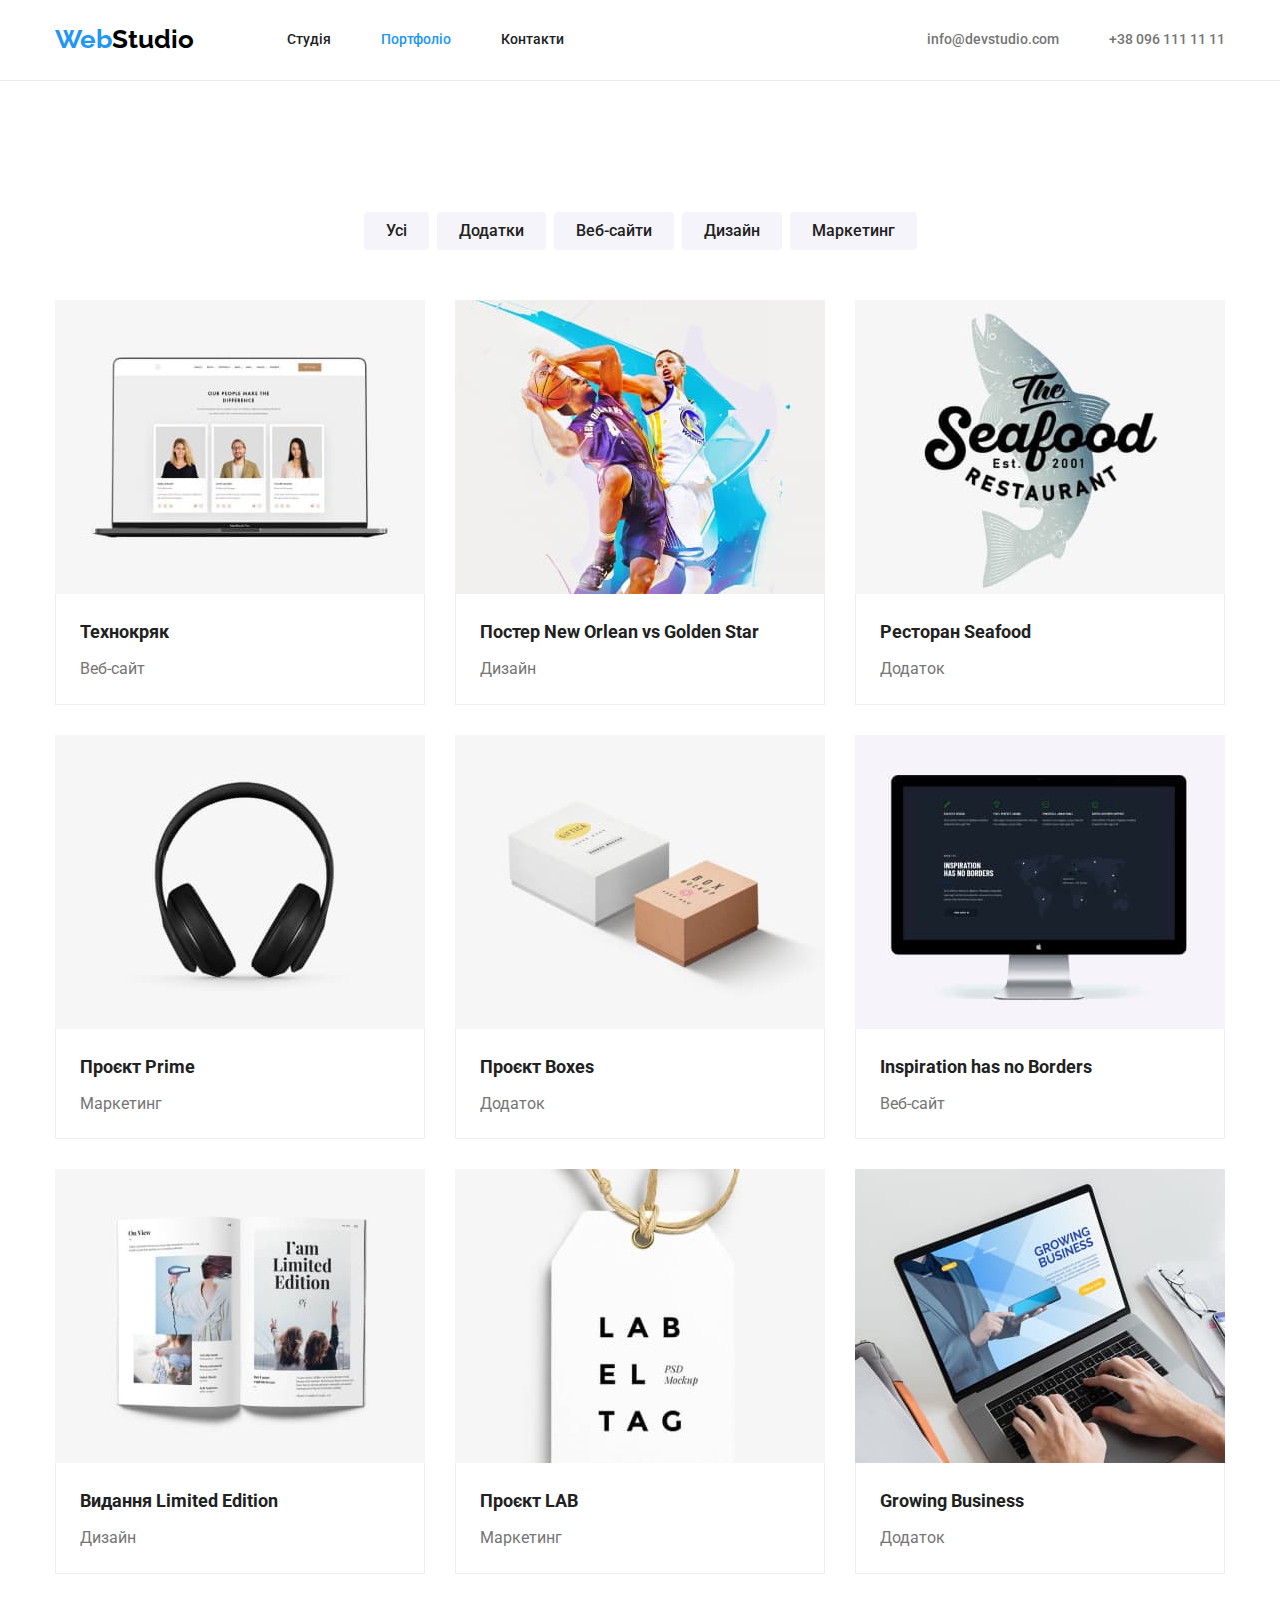
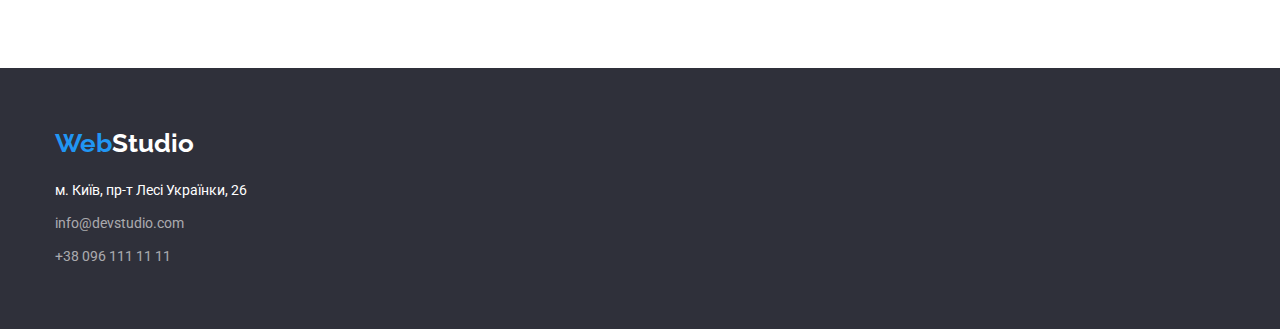
==== commit 67fd5e6f: "fixed css" ====
--- a/portfolio.html
+++ b/portfolio.html
@@ -212,7 +212,7 @@
         >
         <address>
           <ul class="content list">
-            <li>
+            <li class="content-link">
               <a
                 href="https://goo.gl/maps/CPtrU1FHBa2aNyZL9"
                 target="_blank"
@@ -222,12 +222,12 @@
                 м. Київ, пр-т Лесі Українки, 26
               </a>
             </li>
-            <li>
+            <li class="content-link">
               <a href="mailto:info@devstudio.com" class="copyright"
                 >info@devstudio.com</a
               >
             </li>
-            <li>
+            <li class="content-link">
               <a href="tel:+380961111111" class="copyright"
                 >+38 096 111 11 11</a
               >
--- a/css/styles.css
+++ b/css/styles.css
@@ -18,13 +18,13 @@
 
                                       /* Body */
  
-body{
-  color: var(--main-font-color);
-  background-color: var(--brand-color);
+body {
+  color: var(--main-font-color);
+  background-color: var(--nav-color);
   font-family: 'Roboto', sans-serif;
 }
 
-.list{
+.list {
   padding: 0;
   margin: 0;
   list-style: none;
@@ -51,23 +51,23 @@
   padding-right: 15px;
 }
 
-.section{
+.section {
   padding-top: 94px;
   padding-bottom: 94px;
 }
 
-.section.hero{
+.section.hero {
   padding-top: 200px;
   padding-bottom: 200px;
 }
 
-.section.features{
-  padding-bottom: 0;
+.section.wrap{
+  padding-top: 0px;
 }
 
                                       /*  Header*/
 
-.flex-container{
+.flex-container {
   display: flex;
   align-items: center;
 }
@@ -79,7 +79,7 @@
 
 
 .logo {
-  color: var(--logo-color);
+ color: var(--logo-color);
   text-decoration: none;
   font-family: 'Raleway', sans-serif;
   font-size: 26px;
@@ -87,11 +87,15 @@
   line-height: 1.19;
   }
 
+ .logo.primary {
+  padding: 24px 0 25px;
+ } 
+
 .slogan {
   color: var(--black-color);
 }
 
-.site-nav{
+.site-nav {
   display: flex;
   margin-left: 93px;
 }
@@ -101,7 +105,7 @@
   color: var(--logo-color);
 }
 
-.site-nav .item-list:not(:last-child){
+.site-nav .item-list:not(:last-child) {
   margin-right: 50px;
 }
 
@@ -131,12 +135,12 @@
   line-height: 1.14; 
 }
 
-.auth-nav{
+.auth-nav {
   display: flex;
   margin-left: auto;
 }
 
-.auth-nav .item-list:not(:last-child){
+.auth-nav .item-list:not(:last-child) {
   margin-right: 50px;
 }
 
@@ -174,15 +178,15 @@
   line-height: 1.36;
   text-transform: uppercase;
 
-  margin-top: 0;
-  margin-bottom: 30px;
+  max-width: 696px;
+  margin: 0 auto 30px;
 }
 
 .btn {
   padding: 10px 32px;
   min-width: 216px;
 
-  background-color: var(--logo-secondary-color);
+  background-color: var(--logo-color);
   color: var(--nav-color);
   box-shadow: 0px 4px 4px rgba(0, 0, 0, 0.15);
   border-radius: 4px;
@@ -195,8 +199,8 @@
 }
 
 .btn:hover,
-.btn:focus{
-  background-color: var(--logo-color);
+.btn:focus {
+  background-color: var(--logo-secondary-color)
 }
 
                                   /* One Section */
@@ -205,8 +209,10 @@
   transform: scale(0);
 }
 
-.post{
-  display: flex;
+.post {
+  display: flex;
+  flex-wrap: wrap;
+  margin-right: -30px;
 }
 
 .post-title {
@@ -220,7 +226,8 @@
   text-transform: uppercase;
 }
 
-.post .post-link:not(:last-child){
+.post .post-link{
+  flex-basis: calc(100% / 4 - 30px);
   margin-right: 30px;
 }
 
@@ -242,12 +249,14 @@
   margin-bottom: 50px;
 }
 
-.label{
-  display: flex;
-}
-
-.label .label-link{
+.label {
+  display: flex;
+  margin-right: -30px;
+}
+
+.label .label-link {
   margin-right: 30px;
+  width: calc(100% / 3 - 30px);
 }
 
 .label-link .benefits{
@@ -260,7 +269,7 @@
   background-color: var(--fsection-color);
 }
 
-.list-ttl{
+.list-ttl {
   display: flex;
 }
 
@@ -270,10 +279,11 @@
               0px 1px 1px rgba(0, 0, 0, 0.14),
               0px 2px 1px rgba(0, 0, 0, 0.2);
   border-radius: 0px 0px 4px 4px;
-  text-align:center
-}
-
-.list-ttl .items:not(:last-child){
+  text-align:center;
+  width: calc(100% - 90px / 4);
+}
+
+.list-ttl .items:not(:last-child) {
   margin-right: 30px;
 }
 
@@ -283,7 +293,7 @@
   font-size: 16px;
   line-height: 1.18;
 
-  margin-bottom: 10px;
+  padding-bottom: 10px;
 }
 
 .team-sub {
@@ -294,24 +304,24 @@
   padding-bottom: 30px;
 }
 
-.img{
-  display: block;
-  margin-bottom: 30px;
+.img {
+  display: block;
+  padding-bottom: 30px;
 }
 
                                     /* Footer */
 
-.logo.secondary{
+.logo.secondary {
   display: inline-block;
-  padding-top: 60px;
   margin-bottom: 20px;
 }
 
 .footer {
   background-color: var(--headfoot-color);
-}
-
-.caption{
+  padding: 60px 0 60px;
+}
+
+.caption {
   color: var(--nav-color);
 }
 
@@ -323,7 +333,6 @@
   line-height: 1.7;
 
   display: inline-block;
-  margin-bottom: 9px;
 }
 
 .text:hover,
@@ -339,6 +348,9 @@
   line-height: 1.7;
 
   display: inline-block;
+}
+
+.content-link:not(:last-child){
   margin-bottom: 9px;
 }
 
@@ -349,13 +361,13 @@
 
                                     /* Portfolio Section */
 
- .column{
+ .column {
    display: flex;
    justify-content: center;
    margin-bottom: 50px;
  }  
 
- .column .column-link:not(:last-child){
+ .column .column-link:not(:last-child) {
    margin-right: 8px;
  }
 
@@ -384,17 +396,20 @@
              0px 2px 2px rgba(0, 0, 0, 0.12);
 }
 
-.project{
+.project {
   display: flex;
   flex-wrap: wrap;
-  justify-content: center;
-}
-
-.project .project-link{
+}
+
+.project-link{
+  width: calc((100% - 60px) / 3);
+}
+
+.project .project-link:not(:nth-last-child(-n+3)) {
   margin-bottom: 30px;
 }
 
-.project .project-link:not(:nth-child(3n+3)){
+.project .project-link:not(:nth-child(3n)) {
   margin-right: 30px;
 }
 
@@ -407,8 +422,9 @@
   font-size: 18px;
   font-weight: 700;
   line-height: 2;
-
-  margin-bottom: 4px;
+  
+  padding-top: 20px;
+  padding-bottom: 4px;
 }
 
 .project-list {
@@ -420,7 +436,7 @@
   margin-bottom: 0;
   padding-bottom: 20px;
 }
-.description{
+.description {
   padding-left: 24px;
   padding-right: 24px;
   border-bottom: 1px solid var(--border-secondary-color);
@@ -429,43 +445,42 @@
 }
 
 
-.image{
-  display: block;
-  margin-bottom: 20px;
-}
-
-
-
-
-
-
-
-
-
-
-
-
-
-
-
-
-
-
-
-
-
-
-
-
-
-
-
-
-
-
-
-
-
-
-
-
+.image {
+  display: block;
+}
+
+
+
+
+
+
+
+
+
+
+
+
+
+
+
+
+
+
+
+
+
+
+
+
+
+
+
+
+
+
+
+
+
+
+
+
